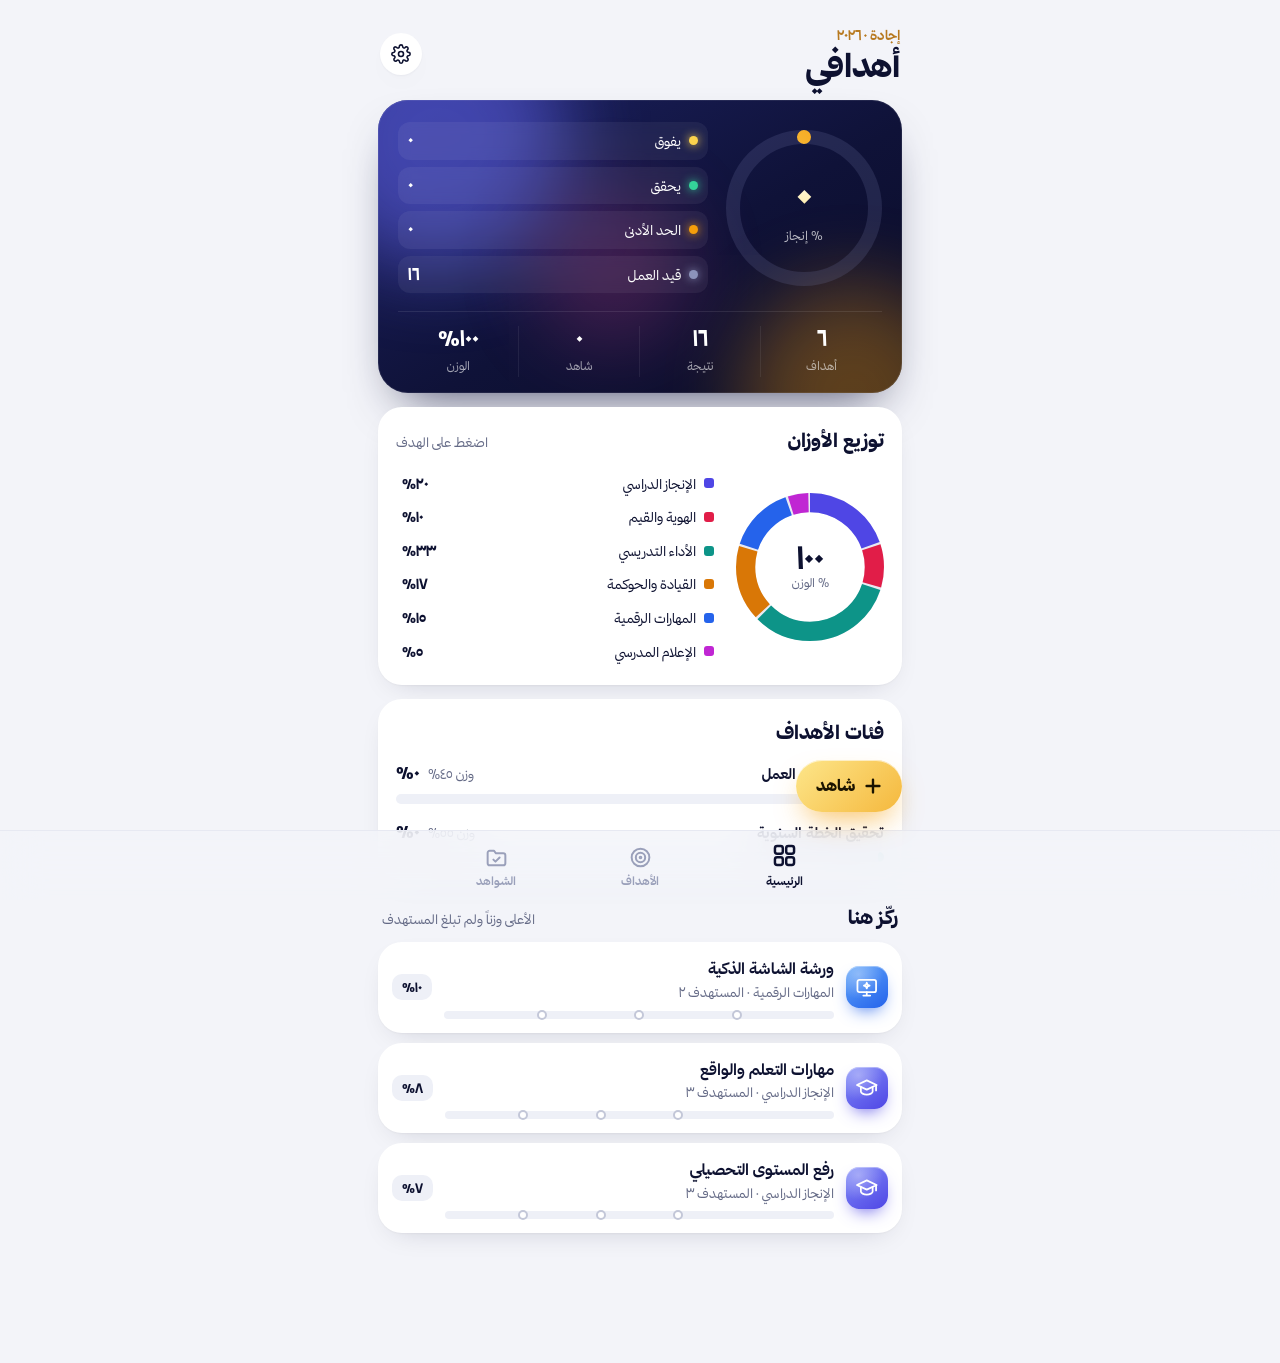
==== ejada/index.html @ 53965054 "تطبيق جديد «أهدافي» لمتابعة أهداف إجادة Co-Authored-By: Claude Opus 5.5 <noreply@anthropic.com> Clau" ====
<!doctype html>
<html lang="ar" dir="rtl">
<head>
<meta charset="utf-8">
<meta name="viewport" content="width=device-width, initial-scale=1, viewport-fit=cover, user-scalable=no">
<title>أهدافي</title>
<meta name="theme-color" content="#F3F4F9" media="(prefers-color-scheme: light)">
<meta name="theme-color" content="#090B18" media="(prefers-color-scheme: dark)">
<meta name="apple-mobile-web-app-capable" content="yes">
<meta name="mobile-web-app-capable" content="yes">
<meta name="apple-mobile-web-app-title" content="أهدافي">
<meta name="apple-mobile-web-app-status-bar-style" content="default">
<link rel="manifest" href="manifest.webmanifest">
<link rel="apple-touch-icon" href="icon-180.png">
<link rel="icon" href="icon-512.png">
<link rel="stylesheet" href="app.css?v=1">
</head>
<body>
<div id="splash" aria-hidden="true">
  <i class="aur a1"></i><i class="aur a2"></i>
  <img src="icon-512.png" alt="" class="sp-ic">
  <div class="sp-t">أهدافي</div><div class="sp-s">أهدافك في إجادة · بوضوح</div>
</div>
<main id="view"></main>
<button id="fab" class="fab" data-act="fab" aria-label="إضافة شاهد"><svg viewBox="0 0 24 24"><path d="M12 5v14M5 12h14"/></svg><span>شاهد</span></button>
<nav class="tabs" id="tabs">
  <button data-tab="home" class="on"><svg viewBox="0 0 24 24"><rect x="3.5" y="3.5" width="7" height="7" rx="2"/><rect x="13.5" y="3.5" width="7" height="7" rx="2"/><rect x="3.5" y="13.5" width="7" height="7" rx="2"/><rect x="13.5" y="13.5" width="7" height="7" rx="2"/></svg><span>الرئيسية</span></button>
  <button data-tab="goals"><svg viewBox="0 0 24 24"><circle cx="12" cy="12" r="8.5"/><circle cx="12" cy="12" r="4.5"/><circle cx="12" cy="12" r=".8"/></svg><span>الأهداف</span></button>
  <button data-tab="evidence"><svg viewBox="0 0 24 24"><path d="M3.5 7.5a2 2 0 0 1 2-2h4l2 2.5h7a2 2 0 0 1 2 2v7.5a2 2 0 0 1-2 2h-13a2 2 0 0 1-2-2z"/><path d="m9 14 2 2 4-4"/></svg><span>الشواهد</span></button>
</nav>
<div id="sheet" class="sheet" hidden><div class="sheet-bg" data-act="closeSheet"></div><div class="sheet-card" id="sheetBody"></div></div>
<div id="toast" class="toast"></div>
<script>setTimeout(function(){var s=document.getElementById('splash');if(s)s.parentNode.removeChild(s);},2600);</script>
<script src="content.js?v=1"></script>
<script src="app.js?v=1"></script>
</body>
</html>
---- ejada/app.css ----
/* أهدافي — التصميم */
@font-face { font-family: "Thmanyah"; src: url("fonts/thmanyah-regular.otf") format("opentype"); font-weight: 400; font-display: block; }
@font-face { font-family: "Thmanyah"; src: url("fonts/thmanyah-bold.otf") format("opentype"); font-weight: 700; font-display: block; }
@font-face { font-family: "Thmanyah"; src: url("fonts/thmanyah-black.otf") format("opentype"); font-weight: 900; font-display: block; }
:root {
  --bg: #F3F4F9; --card: #FFFFFF; --ink: #0D1130; --ink-2: #646A86; --ink-3: #C3C7D8; --line: #E7E9F2; --soft: #EEF0F7;
  --night: #0F1238; --gold: #F5B83D; --gold-2: #FDE68A;
  --l0: #A3A9C2; --l1: #F59E0B; --l2: #10B981; --l3: #EAB308;
  --shadow: 0 1px 2px rgba(13, 17, 48, .04), 0 10px 30px -16px rgba(13, 17, 48, .22);
  --spring: cubic-bezier(.22, 1.25, .36, 1); --out: cubic-bezier(.2, .8, .2, 1);
}
:root[data-theme="dark"] {
  --bg: #090B18; --card: #141729; --ink: #EEF0FA; --ink-2: #9399B5; --ink-3: #363B57; --line: #22263D; --soft: #1B1F35;
  --l0: #4B5175; --shadow: none;
}
* { box-sizing: border-box; -webkit-tap-highlight-color: transparent; }
[hidden] { display: none !important; }
html, body { margin: 0; background: var(--bg); color: var(--ink); }
body { font-family: "Thmanyah", -apple-system, system-ui, sans-serif; font-size: 16px; line-height: 1.6; -webkit-font-smoothing: antialiased; -webkit-user-select: none; user-select: none; overscroll-behavior-y: none; }
button, input, textarea { font: inherit; color: inherit; }
button { cursor: pointer; border: 0; background: none; padding: 0; text-align: inherit; }
svg:not(.art) { display: block; fill: none; stroke: currentColor; stroke-width: 1.9; stroke-linecap: round; stroke-linejoin: round; }
svg.art { display: block; }
h1, h2, h3 { margin: 0; font-weight: 900; } b { font-weight: 700; } .grow { flex: 1; min-width: 0; }
.sub { font-size: 13px; color: var(--ink-2); font-weight: 400; }
#view { max-width: 560px; margin: 0 auto; padding: calc(10px + env(safe-area-inset-top)) 18px calc(120px + env(safe-area-inset-bottom)); }
#view.enter > * { animation: fadeUp .6s var(--out) both; animation-delay: calc(var(--i, 0) * 60ms); }
#view.quiet * { animation: none !important; }
@keyframes fadeUp { from { opacity: 0; transform: translateY(16px); } }
@keyframes pop { from { transform: scale(.4); opacity: 0; } }

/* شاشة البداية */
#splash { position: fixed; inset: 0; z-index: 100; display: flex; flex-direction: column; align-items: center; justify-content: center; gap: 10px; overflow: hidden;
  background: radial-gradient(circle at 50% 35%, #232A6E, #090B22 72%); color: #fff; animation: spOut .6s ease 1.9s forwards; }
.sp-ic { width: 124px; height: 124px; border-radius: 30px; box-shadow: 0 24px 50px rgba(0,0,0,.5), 0 0 0 1px rgba(255,255,255,.08); animation: pop .9s var(--spring) both; position: relative; }
.sp-t { font-size: 36px; font-weight: 900; animation: fadeUp .6s var(--out) .35s both; position: relative; }
.sp-s { font-size: 14.5px; color: var(--gold-2); animation: fadeUp .6s var(--out) .5s both; position: relative; }
@keyframes spOut { to { opacity: 0; visibility: hidden; transform: scale(1.08); } }

/* أضواء متحركة */
.aur { position: absolute; border-radius: 50%; filter: blur(40px); opacity: .55; pointer-events: none; }
.aur.a1 { width: 260px; height: 260px; background: #6366F1; top: -90px; inset-inline-end: -70px; animation: drift 9s ease-in-out infinite alternate; }
.aur.a2 { width: 220px; height: 220px; background: #F59E0B; bottom: -110px; inset-inline-start: -60px; opacity: .35; animation: drift 11s ease-in-out infinite alternate-reverse; }
.aur.a3 { width: 160px; height: 160px; background: #EC4899; top: 30%; inset-inline-start: 40%; opacity: .22; animation: drift 13s ease-in-out infinite alternate; }
@keyframes drift { to { transform: translate(40px, 30px) scale(1.15); } }

/* الرأس */
.hd { display: flex; align-items: center; gap: 10px; padding: 14px 2px 16px; }
.hd h1 { font-size: 32px; line-height: 1.2; letter-spacing: -.2px; }
.eyebrow { font-size: 13.5px; color: #B7791F; font-weight: 700; }
:root[data-theme="dark"] .eyebrow { color: var(--gold); }
.icon-b { width: 42px; height: 42px; border-radius: 50%; background: var(--card); box-shadow: var(--shadow); display: grid; place-items: center; transition: transform .2s; }
.icon-b:active { transform: scale(.9); } .icon-b svg { width: 20px; height: 20px; }
.topbar { padding-top: 8px; } .backb { display: flex; align-items: center; gap: 2px; color: var(--ink-2); font-weight: 700; padding: 6px 0; } .backb svg { width: 20px; height: 20px; }
.cnt { min-width: 44px; height: 44px; padding: 0 12px; border-radius: 22px; background: var(--night); color: var(--gold-2); font-weight: 900; font-size: 20px; display: grid; place-items: center; }

.card { background: var(--card); border-radius: 24px; box-shadow: var(--shadow); padding: 18px; margin-bottom: 14px; display: block; width: 100%; }
.sec-h { display: flex; align-items: baseline; gap: 8px; justify-content: space-between; margin-bottom: 12px; }
.sec-h h2 { font-size: 19px; } .sec-h.out { margin: 22px 4px 10px; }

/* البطاقة الرئيسية */
.hero { position: relative; overflow: hidden; border-radius: 30px; padding: 22px 20px 16px; margin-bottom: 14px; color: #fff;
  background: linear-gradient(150deg, #1C2161 0%, #0F1238 55%, #0A0C26 100%); box-shadow: 0 24px 50px -24px rgba(15, 18, 56, .8); isolation: isolate; }
.hero::after { content: ""; position: absolute; inset: 0; border-radius: inherit; border: 1px solid rgba(255,255,255,.08); pointer-events: none; }
.hero-top { display: flex; align-items: center; gap: 18px; position: relative; }
.hero-ring { position: relative; flex: none; }
.ring-bg { fill: none; stroke: rgba(127, 135, 180, .18); }
.ring-fg { fill: none; animation: draw 1.4s var(--out) .15s both; }
@keyframes draw { from { stroke-dasharray: 0 var(--C); } }
.ring-in { position: absolute; inset: 0; display: flex; flex-direction: column; align-items: center; justify-content: center; }
.ring-in .big { font-size: 50px; font-weight: 900; line-height: 1; background: linear-gradient(180deg, #fff, #FDE68A); -webkit-background-clip: text; background-clip: text; color: transparent; }
.ring-in span { font-size: 12.5px; color: rgba(255,255,255,.7); margin-top: 4px; }
.hero-st { flex: 1; display: grid; gap: 7px; }
.st { display: flex; align-items: center; gap: 8px; font-size: 13.5px; padding: 6px 10px; border-radius: 12px; background: rgba(255,255,255,.06); backdrop-filter: blur(6px); }
.st i { width: 9px; height: 9px; border-radius: 50%; background: var(--k); box-shadow: 0 0 10px var(--k); }
.st b { font-weight: 900; font-size: 16px; } .st.l0 { --k: #8C93BA; } .st.l1 { --k: var(--l1); } .st.l2 { --k: #34D399; } .st.l3 { --k: #FCD34D; }
.hero-ft { position: relative; display: grid; grid-template-columns: repeat(4, 1fr); margin-top: 18px; padding-top: 14px; border-top: 1px solid rgba(255,255,255,.09); text-align: center; }
.hero-ft b { display: block; font-size: 21px; font-weight: 900; line-height: 1.2; } .hero-ft span { font-size: 12px; color: rgba(255,255,255,.6); }
.hero-ft div + div { border-inline-start: 1px solid rgba(255,255,255,.07); }

/* توزيع الأوزان */
.wd { display: flex; align-items: center; gap: 16px; }
.donut-w { position: relative; width: 148px; flex: none; }
.donut { width: 148px; height: 148px; overflow: visible; }
.seg { fill: none; cursor: pointer; animation: draw 1s var(--out) both; transition: stroke-width .2s; }
.seg:hover { stroke-width: 30; }
.donut-in { position: absolute; inset: 0; display: flex; flex-direction: column; align-items: center; justify-content: center; }
.donut-in b { font-size: 30px; font-weight: 900; line-height: 1; } .donut-in span { font-size: 12px; color: var(--ink-2); }
.legend { flex: 1; display: grid; gap: 2px; }
.lg { display: flex; align-items: center; gap: 8px; padding: 5px 6px; border-radius: 10px; font-size: 13.5px; }
.lg:active { background: var(--soft); } .lg i { width: 10px; height: 10px; border-radius: 3px; flex: none; } .lg b { font-weight: 900; }
.cat + .cat { margin-top: 14px; }
.cat-h { display: flex; align-items: baseline; gap: 8px; font-size: 14.5px; font-weight: 700; margin-bottom: 7px; } .cat-h b { font-weight: 900; font-size: 17px; }
.bar { height: 10px; border-radius: 6px; background: var(--soft); overflow: hidden; }
.bar i { display: block; height: 100%; border-radius: 6px; min-width: 6px; animation: grow 1.1s var(--out) .2s both; transform-origin: right; }
.bar i.dev { background: linear-gradient(90deg, #818CF8, #4F46E5); } .bar i.plan { background: linear-gradient(90deg, #2DD4BF, #0D9488); }
@keyframes grow { from { transform: scaleX(0); } }

/* أيقونة الهدف */
.tile { --s: 50px; width: var(--s); height: var(--s); border-radius: calc(var(--s) * .32); flex: none; display: grid; place-items: center; color: #fff; position: relative;
  background: linear-gradient(145deg, var(--c2), var(--c)); box-shadow: 0 8px 18px -8px var(--c), inset 0 1px 0 rgba(255,255,255,.35); }
.tile::before { content: ""; position: absolute; inset: 0; border-radius: inherit; background: radial-gradient(circle at 30% 20%, rgba(255,255,255,.35), transparent 55%); }
.tile svg { width: 56%; height: 56%; stroke-width: 1.8; position: relative; }
.tile.lg { --s: 62px; } .tile.sm { --s: 42px; } .tile.xs { --s: 30px; }

/* ركّز هنا */
.fc { display: flex; align-items: center; gap: 12px; padding: 14px; margin-bottom: 10px; }
.fc b { font-size: 15.5px; } .fc .track { margin-top: 8px; }
.wbadge { font-size: 12.5px; font-weight: 900; padding: 3px 10px; border-radius: 10px; background: var(--soft); color: var(--ink); white-space: nowrap; }
.done-c { text-align: center; display: grid; gap: 4px; padding: 26px; } .trophy { font-size: 44px; animation: pop .8s var(--spring) both; }

/* مسار المستويات */
.track { --c: #4F46E5; position: relative; }
.tr-bar { position: relative; height: 8px; border-radius: 5px; background: var(--soft); }
.track.big .tr-bar { height: 12px; border-radius: 7px; }
.tr-fill { position: absolute; inset-block: 0; inset-inline-start: 0; border-radius: inherit; background: linear-gradient(270deg, var(--c), color-mix(in srgb, var(--c) 55%, #fff)); transition: width .5s var(--spring); }
.tick { position: absolute; top: 50%; width: 14px; height: 14px; margin-inline-start: -7px; transform: translateY(-50%); border-radius: 50%; background: var(--card); border: 2.5px solid var(--ink-3); transition: .3s var(--spring); }
.track:not(.big) .tick { width: 10px; height: 10px; margin-inline-start: -5px; border-width: 2px; }
.tick.on { border-color: var(--c); background: var(--c); box-shadow: 0 0 0 3px color-mix(in srgb, var(--c) 22%, transparent); }
.tick.t2.on { background: var(--l3); border-color: var(--l3); box-shadow: 0 0 0 3px rgba(234, 179, 8, .25), 0 0 12px rgba(234, 179, 8, .6); }
.tr-lab { position: relative; height: 38px; margin-top: 6px; }
.tr-lab span { position: absolute; transform: translateX(50%); font-size: 11.5px; color: var(--ink-2); text-align: center; line-height: 1.25; white-space: nowrap; }
.tr-lab em { display: block; font-style: normal; font-weight: 900; font-size: 14px; color: var(--ink); }

/* بطاقات الأهداف */
.gc { padding: 18px; position: relative; overflow: hidden; transition: transform .2s var(--out); }
.gc:active, .fc:active, .rc:active, .evi:active { transform: scale(.98); }
.gc::before { content: ""; position: absolute; top: -60px; inset-inline-end: -60px; width: 160px; height: 160px; border-radius: 50%; background: var(--c); opacity: .07; }
.gc-top { display: flex; align-items: center; gap: 12px; position: relative; }
.gc-cat { font-size: 12px; color: var(--c); font-weight: 700; } .gc h3 { font-size: 20px; line-height: 1.3; }
.gc-w { text-align: center; line-height: 1; } .gc-w b { font-size: 30px; font-weight: 900; color: var(--c); } .gc-w span { font-size: 14px; color: var(--c); font-weight: 900; }
.gc-t { margin: 10px 0 14px; font-size: 14px; color: var(--ink-2); display: -webkit-box; -webkit-line-clamp: 2; -webkit-box-orient: vertical; overflow: hidden; }
.gc-segs { display: flex; gap: 4px; height: 8px; }
.gc-segs i { border-radius: 4px; background: var(--soft); position: relative; overflow: hidden; }
.gc-segs i.l1 { background: var(--l1); } .gc-segs i.l2 { background: var(--l2); } .gc-segs i.l3 { background: linear-gradient(90deg, #FDE047, #EAB308); }
.gc-ft { display: flex; gap: 14px; align-items: center; margin-top: 10px; font-size: 13px; color: var(--ink-2); }
.gc-ft b { margin-inline-start: auto; font-weight: 900; font-size: 16px; color: var(--ink); }

/* صفحة الهدف */
.gh { position: relative; overflow: hidden; border-radius: 30px; padding: 20px; margin: 6px 0 4px; color: #fff; isolation: isolate;
  background: linear-gradient(150deg, var(--c2) -20%, var(--c) 45%, color-mix(in srgb, var(--c) 60%, #000) 120%); box-shadow: 0 22px 44px -22px var(--c); }
.gh-wm { position: absolute; inset-inline-start: -30px; bottom: -40px; width: 200px; height: 200px; opacity: .12; z-index: -1; animation: spin 40s linear infinite; }
.gh-wm svg { width: 100%; height: 100%; stroke-width: 1.2; }
@keyframes spin { to { transform: rotate(360deg); } }
.gh-top { display: flex; align-items: center; gap: 12px; }
.gh .tile { background: rgba(255,255,255,.18); box-shadow: inset 0 1px 0 rgba(255,255,255,.4); backdrop-filter: blur(8px); }
.gh-n { font-size: 12.5px; opacity: .8; } .gh h1 { font-size: 27px; line-height: 1.2; }
.gh-ring { position: relative; } .gh-ring .ring-bg { stroke: rgba(255,255,255,.22); }
.gh-ring b { position: absolute; inset: 0; display: grid; place-items: center; font-weight: 900; font-size: 15px; }
.gh p { margin: 14px 0; font-size: 15px; line-height: 1.75; opacity: .95; }
.chips { display: flex; flex-wrap: wrap; gap: 6px; } .chips span { font-size: 12.5px; padding: 4px 11px; border-radius: 20px; background: rgba(255,255,255,.17); font-weight: 700; }

/* بطاقة النتيجة */
.rc { padding: 16px 16px 14px; cursor: pointer; transition: transform .2s var(--out); }
.rc-top { display: flex; align-items: center; gap: 8px; }
.num { width: 26px; height: 26px; border-radius: 8px; background: var(--ink); color: var(--card); font-weight: 900; font-size: 13.5px; display: grid; place-items: center; }
.rc-t { margin: 10px 0 14px; font-size: 15.5px; font-weight: 700; line-height: 1.7; }
.rc-bot { display: flex; align-items: center; gap: 10px; margin-top: 4px; }
.evc { display: flex; align-items: center; gap: 4px; font-size: 13px; color: var(--ink-2); } .evc svg { width: 16px; height: 16px; }
.lv { display: inline-flex; align-items: center; gap: 4px; font-size: 12px; font-weight: 700; padding: 3px 10px; border-radius: 20px; white-space: nowrap; }
.lv svg { width: 13px; height: 13px; fill: currentColor; stroke: none; }
.lv.l0 { background: var(--soft); color: var(--ink-2); } .lv.l1 { background: #FEF3C7; color: #B45309; } .lv.l2 { background: #D1FAE5; color: #047857; }
.lv.l3 { background: linear-gradient(90deg, #FEF08A, #FDE68A); color: #854D0E; box-shadow: 0 2px 10px -2px rgba(234, 179, 8, .6); }
:root[data-theme="dark"] .lv.l1 { background: #3A2A0B; color: #FCD34D; } :root[data-theme="dark"] .lv.l2 { background: #0B3326; color: #6EE7B7; }
.stp { display: flex; align-items: center; gap: 2px; background: var(--soft); border-radius: 14px; padding: 3px; }
.stp button { width: 36px; height: 34px; border-radius: 11px; font-size: 22px; font-weight: 700; line-height: 1; display: grid; place-items: center; transition: transform .15s; }
.stp button:last-child { background: var(--ink); color: var(--card); } .stp button:active { transform: scale(.85); }
.stp b { min-width: 46px; text-align: center; font-weight: 900; font-size: 18px; }
.stp.big { padding: 5px; border-radius: 18px; } .stp.big button { width: 52px; height: 48px; border-radius: 14px; font-size: 28px; } .stp.big b { min-width: 86px; font-size: 32px; }

/* الشواهد */
.fchips { display: flex; gap: 8px; overflow-x: auto; margin: 0 -18px 14px; padding: 2px 18px 4px; scrollbar-width: none; } .fchips::-webkit-scrollbar { display: none; }
.fchips button { flex: none; display: flex; align-items: center; gap: 6px; padding: 8px 14px; border-radius: 20px; background: var(--card); box-shadow: var(--shadow); font-size: 13.5px; font-weight: 700; transition: .2s; }
.fchips button i { width: 8px; height: 8px; border-radius: 50%; background: var(--c); }
.fchips button.on { background: var(--ink); color: var(--card); }
.mh { font-size: 13px; font-weight: 900; color: var(--ink-2); margin: 16px 6px 8px; }
.evi { display: flex; gap: 14px; align-items: center; padding: 14px; margin-bottom: 8px; position: relative; overflow: hidden; }
.evi::after { content: ""; position: absolute; inset-block: 14px; inset-inline-start: 0; width: 4px; border-radius: 0 4px 4px 0; background: var(--c); }
.evd { width: 50px; text-align: center; flex: none; line-height: 1.1; } .evd b { display: block; font-size: 26px; font-weight: 900; color: var(--c); } .evd span { font-size: 11.5px; color: var(--ink-2); }
.evr { font-size: 12px; color: var(--ink-2); font-weight: 700; } .evt { font-size: 15px; font-weight: 700; margin-top: 2px; }
.empty { text-align: center; display: grid; justify-items: center; gap: 8px; padding: 40px 20px; }
.empty-art { width: 96px; height: 96px; border-radius: 30px; background: linear-gradient(145deg, #818CF8, #4F46E5); color: #fff; display: grid; place-items: center; box-shadow: 0 18px 36px -16px #4F46E5; animation: float 3s ease-in-out infinite; }
.empty-art svg { width: 50px; height: 50px; } @keyframes float { 50% { transform: translateY(-8px) rotate(-3deg); } }
.empty b { font-size: 19px; font-weight: 900; } .empty .sub { max-width: 300px; font-size: 14px; }

.btn { background: var(--night); color: #fff; padding: 13px 26px; border-radius: 16px; font-weight: 700; margin-top: 8px; box-shadow: 0 10px 22px -12px var(--night); transition: transform .15s; }
:root[data-theme="dark"] .btn { background: var(--gold); color: #1A1300; }
.btn:active { transform: scale(.96); } .btn.sm { padding: 10px 18px; margin: 0; border-radius: 13px; }

/* الزر العائم */
.fab { position: fixed; z-index: 20; inset-inline-start: max(18px, calc(50% - 262px)); bottom: calc(88px + env(safe-area-inset-bottom)); display: flex; align-items: center; gap: 6px;
  height: 52px; padding: 0 18px 0 20px; border-radius: 26px; color: #1A1300; font-weight: 900; font-size: 16px;
  background: linear-gradient(135deg, #FDE68A, #F5B83D); box-shadow: 0 14px 30px -10px rgba(245, 158, 11, .7), inset 0 1px 0 rgba(255,255,255,.6); animation: pop .6s var(--spring) .3s both; }
.fab svg { width: 22px; height: 22px; stroke-width: 2.6; } .fab:active { transform: scale(.93); }

/* الشريط السفلي */
.tabs { position: fixed; z-index: 15; bottom: 0; inset-inline: 0; display: flex; justify-content: center; gap: 4px; padding: 8px 12px calc(8px + env(safe-area-inset-bottom));
  background: color-mix(in srgb, var(--bg) 80%, transparent); backdrop-filter: blur(20px) saturate(1.6); -webkit-backdrop-filter: blur(20px) saturate(1.6); border-top: 1px solid var(--line); }
.tabs button { flex: 1; max-width: 140px; display: flex; flex-direction: column; align-items: center; gap: 2px; padding: 6px 0 2px; color: var(--ink-3); font-size: 11.5px; font-weight: 700; transition: color .2s; }
:root[data-theme="light"] .tabs button { color: #9AA0BA; }
.tabs button svg { width: 25px; height: 25px; transition: transform .3s var(--spring); }
.tabs button.on { color: var(--ink) !important; } .tabs button.on svg { transform: translateY(-2px) scale(1.08); stroke-width: 2.2; }

/* النافذة السفلية */
.sheet { position: fixed; inset: 0; z-index: 50; }
.sheet-bg { position: absolute; inset: 0; background: rgba(5, 7, 20, .5); opacity: 0; transition: opacity .28s; backdrop-filter: blur(3px); }
.sheet-card { position: absolute; bottom: 0; inset-inline: 0; max-width: 560px; margin: 0 auto; max-height: 90vh; overflow-y: auto; background: var(--card);
  border-radius: 28px 28px 0 0; padding: 8px 20px calc(24px + env(safe-area-inset-bottom)); transform: translateY(100%); transition: transform .38s var(--out); -webkit-user-select: text; user-select: text; }
.sheet.on .sheet-bg { opacity: 1; } .sheet.on .sheet-card { transform: none; }
.grab { width: 40px; height: 5px; border-radius: 3px; background: var(--ink-3); margin: 4px auto 14px; }
.sh-h { display: flex; align-items: center; gap: 12px; } .sh-h b { font-size: 18px; font-weight: 900; } .sh-h b.h { font-size: 22px; }
.x { width: 34px; height: 34px; border-radius: 50%; background: var(--soft); color: var(--ink-2); font-size: 14px; display: grid; place-items: center; flex: none; }
.x.sm { width: 28px; height: 28px; font-size: 12px; }
.sh-t { font-size: 15px; line-height: 1.8; color: var(--ink-2); margin: 12px 0 16px; }
.lvls { display: grid; grid-template-columns: repeat(3, 1fr); gap: 8px; }
.lvb { border-radius: 16px; padding: 10px; text-align: center; background: var(--soft); transition: .3s var(--spring); border: 2px solid transparent; }
.lvb span { display: block; font-size: 12px; color: var(--ink-2); } .lvb b { font-size: 24px; font-weight: 900; }
.lvb.k1.on { border-color: var(--l1); background: color-mix(in srgb, var(--l1) 14%, var(--card)); }
.lvb.k2.on { border-color: var(--l2); background: color-mix(in srgb, var(--l2) 14%, var(--card)); }
.lvb.k3.on { border-color: var(--l3); background: color-mix(in srgb, var(--l3) 18%, var(--card)); transform: scale(1.04); }
.sh-stp { display: grid; justify-items: center; gap: 10px; margin: 18px 0 6px; padding: 16px; border-radius: 20px; background: linear-gradient(180deg, var(--soft), transparent); }
.sh-sec { margin-top: 20px; } .sh-sec h3 { font-size: 16.5px; margin-bottom: 10px; display: flex; gap: 6px; align-items: baseline; }
textarea, .form input, input[type=date] { width: 100%; border: 1.5px solid var(--line); background: var(--bg); border-radius: 14px; padding: 11px 13px; outline: none; font-size: 16px; resize: none; transition: border-color .2s; }
textarea:focus, .form input:focus { border-color: #6366F1; }
.ideas { display: flex; flex-wrap: wrap; gap: 6px; margin: 10px 0; }
.ideas button { font-size: 12.5px; padding: 6px 11px; border-radius: 12px; background: var(--soft); color: var(--ink-2); border: 1px dashed var(--ink-3); }
.ideas button::before { content: "+ "; font-weight: 900; }
.ev-row { display: flex; align-items: center; gap: 8px; flex-wrap: wrap; } .ev-row input[type=date] { width: auto; flex: 1; min-width: 130px; padding: 8px 10px; }
.chk { display: flex; align-items: center; gap: 6px; font-size: 13px; color: var(--ink-2); } .chk input { width: 18px; height: 18px; accent-color: #4F46E5; }
.evl { display: flex; gap: 10px; align-items: flex-start; padding: 10px 0; border-bottom: 1px solid var(--line); font-size: 14.5px; font-weight: 700; }
.evl i { width: 8px; height: 8px; border-radius: 50%; margin-top: 9px; flex: none; }
.pk-g { margin-top: 16px; } .pk-h { display: flex; align-items: center; gap: 8px; margin-bottom: 6px; } .pk-h b { font-size: 15px; font-weight: 900; }
.pk { display: flex; align-items: center; gap: 8px; width: 100%; padding: 12px 14px; border-radius: 14px; background: var(--soft); margin-bottom: 6px; font-size: 14.5px; font-weight: 700; }
.pk:active { transform: scale(.98); }
.shake { animation: shake .35s; } @keyframes shake { 25% { transform: translateX(-6px); } 75% { transform: translateX(6px); } }

/* الإعدادات */
.form { display: grid; gap: 12px; } .form label { display: grid; gap: 6px; font-size: 13.5px; font-weight: 700; color: var(--ink-2); } .form input { color: var(--ink); font-weight: 400; }
.seg { display: grid; grid-template-columns: repeat(3, 1fr); background: var(--soft); border-radius: 14px; padding: 4px; }
.seg button { padding: 9px; border-radius: 11px; text-align: center; font-weight: 700; font-size: 14px; color: var(--ink-2); transition: .2s; }
.seg button.on { background: var(--card); color: var(--ink); box-shadow: 0 2px 8px rgba(0,0,0,.08); }
.list { padding: 6px 14px; } .list button { display: flex; align-items: center; gap: 12px; width: 100%; padding: 12px 0; font-weight: 700; font-size: 15px; }
.list button + button { border-top: 1px solid var(--line); } .list small { display: block; font-weight: 400; font-size: 12.5px; color: var(--ink-2); }
.list .danger { color: #E11D48; }
.li-ic { width: 36px; height: 36px; border-radius: 11px; background: var(--c); color: #fff; display: grid; place-items: center; flex: none; } .li-ic svg { width: 20px; height: 20px; }
.about { font-size: 13px; color: var(--ink-2); line-height: 1.8; padding: 4px 8px; }

/* الاحتفال والتنبيه */
.cele { position: fixed; inset: 0; z-index: 90; pointer-events: none; display: grid; place-items: center; }
.cele i { position: absolute; width: 10px; height: 10px; border-radius: 3px; background: hsl(var(--h) 90% 60%); animation: burst 1.2s var(--out) var(--d) both; }
@keyframes burst { from { transform: translate(0, 0) scale(.3); opacity: 1; } to { transform: translate(var(--x), calc(var(--y) + 80px)) rotate(400deg) scale(1); opacity: 0; } }
.cele b { font-size: 26px; font-weight: 900; color: #fff; background: linear-gradient(135deg, #1C2161, #0F1238); padding: 14px 26px; border-radius: 20px; box-shadow: 0 20px 40px -10px rgba(0,0,0,.5);
  animation: celeB 1.6s var(--spring) both; border: 1px solid rgba(253, 230, 138, .4); }
@keyframes celeB { 0% { transform: scale(.5); opacity: 0; } 20% { transform: scale(1); opacity: 1; } 80% { opacity: 1; } 100% { opacity: 0; transform: scale(.95); } }
.toast { position: fixed; z-index: 95; left: 50%; bottom: calc(150px + env(safe-area-inset-bottom)); transform: translate(-50%, 20px); opacity: 0; pointer-events: none;
  background: var(--ink); color: var(--card); padding: 10px 20px; border-radius: 14px; font-weight: 700; font-size: 14.5px; transition: .3s var(--spring); }
.toast.on { opacity: 1; transform: translate(-50%, 0); }
@media (prefers-reduced-motion: reduce) { *, *::before, *::after { animation-duration: .01ms !important; transition-duration: .01ms !important; } }
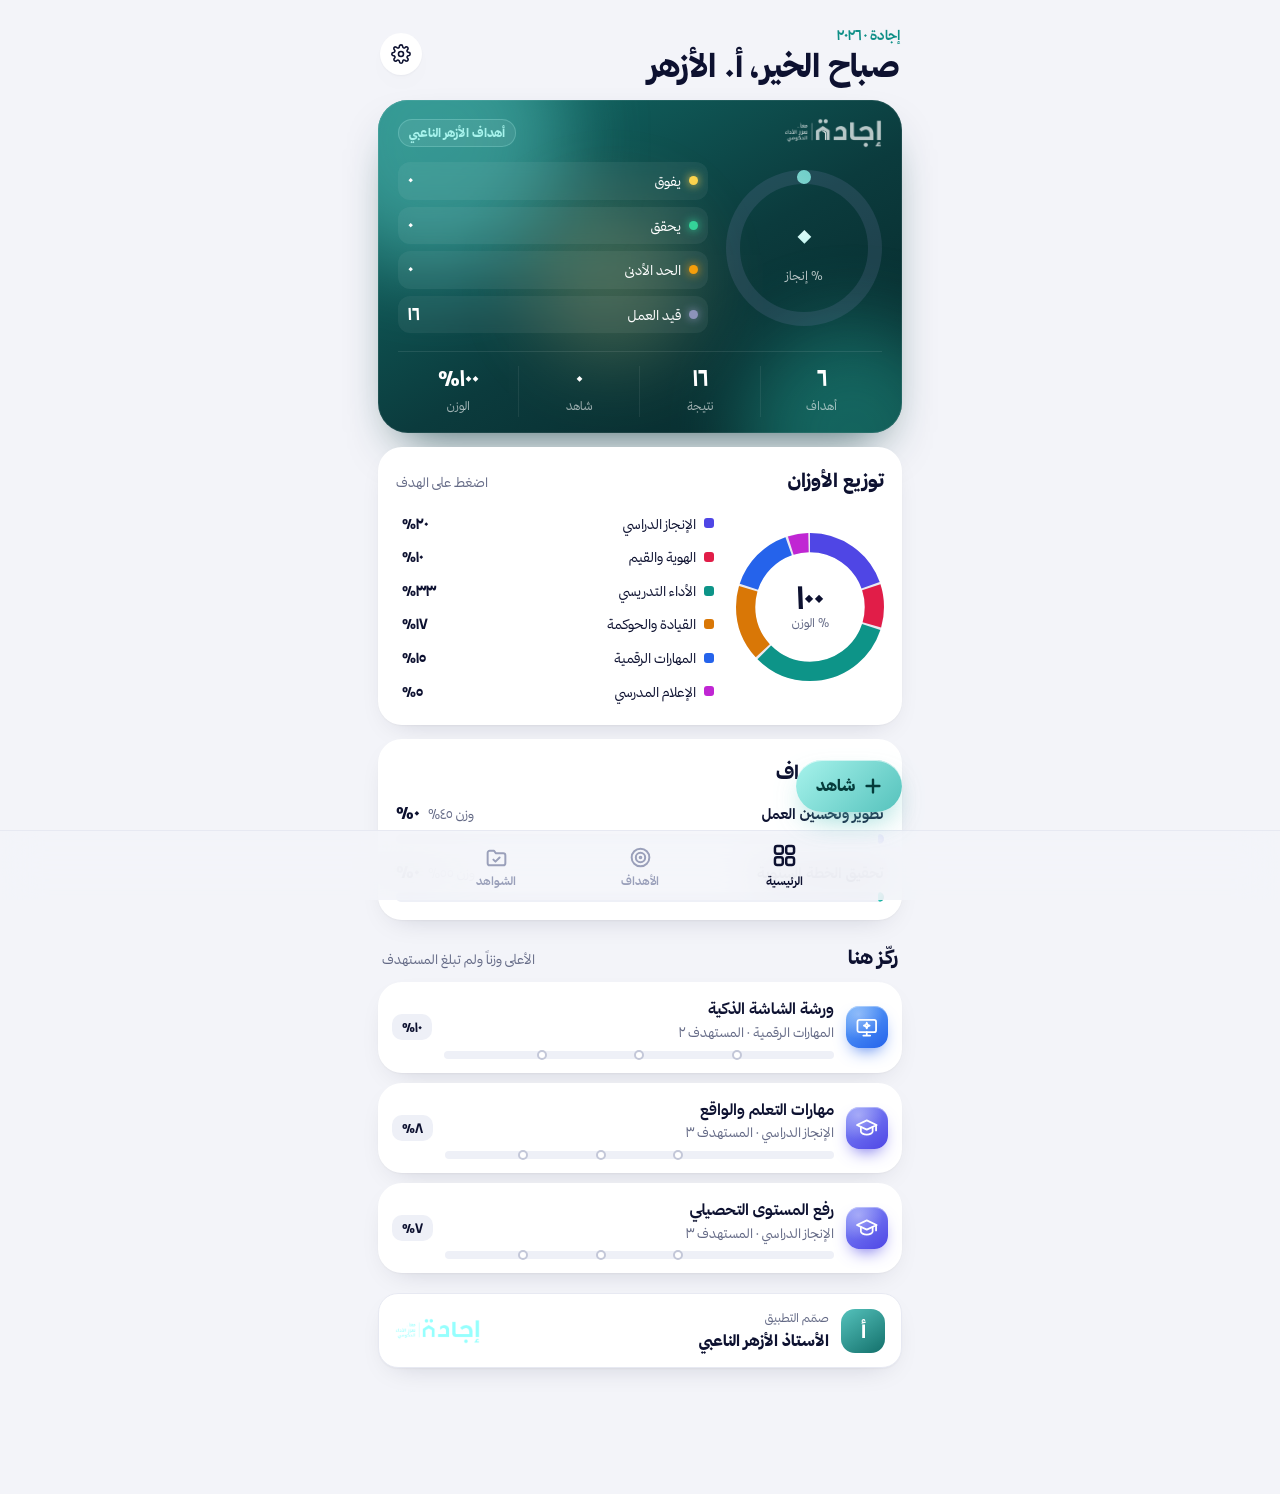
==== commit 5131eb25: "«أهدافي»: تصميم جديد بهوية إجادة، شعار المنظومة، وتوقيع الأستاذ الأزهر الناعبي Co-Authored-By: Claud" ====
--- a/ejada/index.html
+++ b/ejada/index.html
@@ -9,17 +9,19 @@
 <meta name="apple-mobile-web-app-capable" content="yes">
 <meta name="mobile-web-app-capable" content="yes">
 <meta name="apple-mobile-web-app-title" content="أهدافي">
+<meta name="author" content="الأستاذ الأزهر الناعبي">
 <meta name="apple-mobile-web-app-status-bar-style" content="default">
 <link rel="manifest" href="manifest.webmanifest">
 <link rel="apple-touch-icon" href="icon-180.png">
 <link rel="icon" href="icon-512.png">
-<link rel="stylesheet" href="app.css?v=1">
+<link rel="stylesheet" href="app.css?v=2">
 </head>
 <body>
 <div id="splash" aria-hidden="true">
   <i class="aur a1"></i><i class="aur a2"></i>
-  <img src="icon-512.png" alt="" class="sp-ic">
-  <div class="sp-t">أهدافي</div><div class="sp-s">أهدافك في إجادة · بوضوح</div>
+  <img src="ejada-logo-w.png" alt="" class="sp-logo">
+  <div class="sp-t">أهدافي</div><div class="sp-s">أهداف الأستاذ الأزهر في إجادة</div>
+  <div class="sp-by">تصميم وتطوير: <b>الأستاذ الأزهر الناعبي</b></div>
 </div>
 <main id="view"></main>
 <button id="fab" class="fab" data-act="fab" aria-label="إضافة شاهد"><svg viewBox="0 0 24 24"><path d="M12 5v14M5 12h14"/></svg><span>شاهد</span></button>
@@ -31,7 +33,7 @@
 <div id="sheet" class="sheet" hidden><div class="sheet-bg" data-act="closeSheet"></div><div class="sheet-card" id="sheetBody"></div></div>
 <div id="toast" class="toast"></div>
 <script>setTimeout(function(){var s=document.getElementById('splash');if(s)s.parentNode.removeChild(s);},2600);</script>
-<script src="content.js?v=1"></script>
-<script src="app.js?v=1"></script>
+<script src="content.js?v=2"></script>
+<script src="app.js?v=2"></script>
 </body>
 </html>
--- a/ejada/app.css
+++ b/ejada/app.css
@@ -4,7 +4,7 @@
 @font-face { font-family: "Thmanyah"; src: url("fonts/thmanyah-black.otf") format("opentype"); font-weight: 900; font-display: block; }
 :root {
   --bg: #F3F4F9; --card: #FFFFFF; --ink: #0D1130; --ink-2: #646A86; --ink-3: #C3C7D8; --line: #E7E9F2; --soft: #EEF0F7;
-  --night: #0F1238; --gold: #F5B83D; --gold-2: #FDE68A;
+  --night: #0B3B3D; --gold: #55C2BC; --gold-2: #A7F3EC; --teal: #55C2BC;
   --l0: #A3A9C2; --l1: #F59E0B; --l2: #10B981; --l3: #EAB308;
   --shadow: 0 1px 2px rgba(13, 17, 48, .04), 0 10px 30px -16px rgba(13, 17, 48, .22);
   --spring: cubic-bezier(.22, 1.25, .36, 1); --out: cubic-bezier(.2, .8, .2, 1);
@@ -31,7 +31,7 @@
 
 /* شاشة البداية */
 #splash { position: fixed; inset: 0; z-index: 100; display: flex; flex-direction: column; align-items: center; justify-content: center; gap: 10px; overflow: hidden;
-  background: radial-gradient(circle at 50% 35%, #232A6E, #090B22 72%); color: #fff; animation: spOut .6s ease 1.9s forwards; }
+  background: radial-gradient(circle at 50% 38%, #13706B, #04191A 72%); color: #fff; animation: spOut .6s ease 1.9s forwards; }
 .sp-ic { width: 124px; height: 124px; border-radius: 30px; box-shadow: 0 24px 50px rgba(0,0,0,.5), 0 0 0 1px rgba(255,255,255,.08); animation: pop .9s var(--spring) both; position: relative; }
 .sp-t { font-size: 36px; font-weight: 900; animation: fadeUp .6s var(--out) .35s both; position: relative; }
 .sp-s { font-size: 14.5px; color: var(--gold-2); animation: fadeUp .6s var(--out) .5s both; position: relative; }
@@ -39,15 +39,15 @@
 
 /* أضواء متحركة */
 .aur { position: absolute; border-radius: 50%; filter: blur(40px); opacity: .55; pointer-events: none; }
-.aur.a1 { width: 260px; height: 260px; background: #6366F1; top: -90px; inset-inline-end: -70px; animation: drift 9s ease-in-out infinite alternate; }
-.aur.a2 { width: 220px; height: 220px; background: #F59E0B; bottom: -110px; inset-inline-start: -60px; opacity: .35; animation: drift 11s ease-in-out infinite alternate-reverse; }
-.aur.a3 { width: 160px; height: 160px; background: #EC4899; top: 30%; inset-inline-start: 40%; opacity: .22; animation: drift 13s ease-in-out infinite alternate; }
+.aur.a1 { width: 260px; height: 260px; background: #55C2BC; top: -90px; inset-inline-end: -70px; animation: drift 9s ease-in-out infinite alternate; }
+.aur.a2 { width: 220px; height: 220px; background: #2DD4BF; bottom: -110px; inset-inline-start: -60px; opacity: .35; animation: drift 11s ease-in-out infinite alternate-reverse; }
+.aur.a3 { width: 160px; height: 160px; background: #FDE68A; top: 30%; inset-inline-start: 40%; opacity: .22; animation: drift 13s ease-in-out infinite alternate; }
 @keyframes drift { to { transform: translate(40px, 30px) scale(1.15); } }
 
 /* الرأس */
 .hd { display: flex; align-items: center; gap: 10px; padding: 14px 2px 16px; }
 .hd h1 { font-size: 32px; line-height: 1.2; letter-spacing: -.2px; }
-.eyebrow { font-size: 13.5px; color: #B7791F; font-weight: 700; }
+.eyebrow { font-size: 13.5px; color: #0E8F87; font-weight: 700; }
 :root[data-theme="dark"] .eyebrow { color: var(--gold); }
 .icon-b { width: 42px; height: 42px; border-radius: 50%; background: var(--card); box-shadow: var(--shadow); display: grid; place-items: center; transition: transform .2s; }
 .icon-b:active { transform: scale(.9); } .icon-b svg { width: 20px; height: 20px; }
@@ -60,7 +60,7 @@
 
 /* البطاقة الرئيسية */
 .hero { position: relative; overflow: hidden; border-radius: 30px; padding: 22px 20px 16px; margin-bottom: 14px; color: #fff;
-  background: linear-gradient(150deg, #1C2161 0%, #0F1238 55%, #0A0C26 100%); box-shadow: 0 24px 50px -24px rgba(15, 18, 56, .8); isolation: isolate; }
+  background: linear-gradient(150deg, #13706B 0%, #0B3B3D 55%, #072628 100%); box-shadow: 0 24px 50px -24px rgba(11, 59, 61, .85); isolation: isolate; }
 .hero::after { content: ""; position: absolute; inset: 0; border-radius: inherit; border: 1px solid rgba(255,255,255,.08); pointer-events: none; }
 .hero-top { display: flex; align-items: center; gap: 18px; position: relative; }
 .hero-ring { position: relative; flex: none; }
@@ -68,7 +68,7 @@
 .ring-fg { fill: none; animation: draw 1.4s var(--out) .15s both; }
 @keyframes draw { from { stroke-dasharray: 0 var(--C); } }
 .ring-in { position: absolute; inset: 0; display: flex; flex-direction: column; align-items: center; justify-content: center; }
-.ring-in .big { font-size: 50px; font-weight: 900; line-height: 1; background: linear-gradient(180deg, #fff, #FDE68A); -webkit-background-clip: text; background-clip: text; color: transparent; }
+.ring-in .big { font-size: 50px; font-weight: 900; line-height: 1; background: linear-gradient(180deg, #fff, #A7F3EC); -webkit-background-clip: text; background-clip: text; color: transparent; }
 .ring-in span { font-size: 12.5px; color: rgba(255,255,255,.7); margin-top: 4px; }
 .hero-st { flex: 1; display: grid; gap: 7px; }
 .st { display: flex; align-items: center; gap: 8px; font-size: 13.5px; padding: 6px 10px; border-radius: 12px; background: rgba(255,255,255,.06); backdrop-filter: blur(6px); }
@@ -184,13 +184,13 @@
 .empty b { font-size: 19px; font-weight: 900; } .empty .sub { max-width: 300px; font-size: 14px; }
 
 .btn { background: var(--night); color: #fff; padding: 13px 26px; border-radius: 16px; font-weight: 700; margin-top: 8px; box-shadow: 0 10px 22px -12px var(--night); transition: transform .15s; }
-:root[data-theme="dark"] .btn { background: var(--gold); color: #1A1300; }
+:root[data-theme="dark"] .btn { background: var(--gold); color: #053B3A; }
 .btn:active { transform: scale(.96); } .btn.sm { padding: 10px 18px; margin: 0; border-radius: 13px; }
 
 /* الزر العائم */
 .fab { position: fixed; z-index: 20; inset-inline-start: max(18px, calc(50% - 262px)); bottom: calc(88px + env(safe-area-inset-bottom)); display: flex; align-items: center; gap: 6px;
   height: 52px; padding: 0 18px 0 20px; border-radius: 26px; color: #1A1300; font-weight: 900; font-size: 16px;
-  background: linear-gradient(135deg, #FDE68A, #F5B83D); box-shadow: 0 14px 30px -10px rgba(245, 158, 11, .7), inset 0 1px 0 rgba(255,255,255,.6); animation: pop .6s var(--spring) .3s both; }
+  background: linear-gradient(135deg, #A7F3EC, #55C2BC); color: #053B3A; box-shadow: 0 14px 30px -10px rgba(85, 194, 188, .75), inset 0 1px 0 rgba(255,255,255,.6); animation: pop .6s var(--spring) .3s both; }
 .fab svg { width: 22px; height: 22px; stroke-width: 2.6; } .fab:active { transform: scale(.93); }
 
 /* الشريط السفلي */
@@ -221,7 +221,7 @@
 .sh-stp { display: grid; justify-items: center; gap: 10px; margin: 18px 0 6px; padding: 16px; border-radius: 20px; background: linear-gradient(180deg, var(--soft), transparent); }
 .sh-sec { margin-top: 20px; } .sh-sec h3 { font-size: 16.5px; margin-bottom: 10px; display: flex; gap: 6px; align-items: baseline; }
 textarea, .form input, input[type=date] { width: 100%; border: 1.5px solid var(--line); background: var(--bg); border-radius: 14px; padding: 11px 13px; outline: none; font-size: 16px; resize: none; transition: border-color .2s; }
-textarea:focus, .form input:focus { border-color: #6366F1; }
+textarea:focus, .form input:focus { border-color: #55C2BC; }
 .ideas { display: flex; flex-wrap: wrap; gap: 6px; margin: 10px 0; }
 .ideas button { font-size: 12.5px; padding: 6px 11px; border-radius: 12px; background: var(--soft); color: var(--ink-2); border: 1px dashed var(--ink-3); }
 .ideas button::before { content: "+ "; font-weight: 900; }
@@ -249,10 +249,24 @@
 .cele { position: fixed; inset: 0; z-index: 90; pointer-events: none; display: grid; place-items: center; }
 .cele i { position: absolute; width: 10px; height: 10px; border-radius: 3px; background: hsl(var(--h) 90% 60%); animation: burst 1.2s var(--out) var(--d) both; }
 @keyframes burst { from { transform: translate(0, 0) scale(.3); opacity: 1; } to { transform: translate(var(--x), calc(var(--y) + 80px)) rotate(400deg) scale(1); opacity: 0; } }
-.cele b { font-size: 26px; font-weight: 900; color: #fff; background: linear-gradient(135deg, #1C2161, #0F1238); padding: 14px 26px; border-radius: 20px; box-shadow: 0 20px 40px -10px rgba(0,0,0,.5);
+.cele b { font-size: 26px; font-weight: 900; color: #fff; background: linear-gradient(135deg, #13706B, #0B3B3D); padding: 14px 26px; border-radius: 20px; box-shadow: 0 20px 40px -10px rgba(0,0,0,.5);
   animation: celeB 1.6s var(--spring) both; border: 1px solid rgba(253, 230, 138, .4); }
 @keyframes celeB { 0% { transform: scale(.5); opacity: 0; } 20% { transform: scale(1); opacity: 1; } 80% { opacity: 1; } 100% { opacity: 0; transform: scale(.95); } }
 .toast { position: fixed; z-index: 95; left: 50%; bottom: calc(150px + env(safe-area-inset-bottom)); transform: translate(-50%, 20px); opacity: 0; pointer-events: none;
   background: var(--ink); color: var(--card); padding: 10px 20px; border-radius: 14px; font-weight: 700; font-size: 14.5px; transition: .3s var(--spring); }
 .toast.on { opacity: 1; transform: translate(-50%, 0); }
 @media (prefers-reduced-motion: reduce) { *, *::before, *::after { animation-duration: .01ms !important; transition-duration: .01ms !important; } }
+
+/* إجادة */
+.sp-logo { width: min(250px, 66vw); height: auto; position: relative; animation: pop .9s var(--spring) both; filter: drop-shadow(0 10px 30px rgba(0,0,0,.4)); }
+.sp-by { position: absolute; bottom: calc(34px + env(safe-area-inset-bottom)); font-size: 13px; color: rgba(255,255,255,.75); animation: fadeUp .6s var(--out) .7s both; }
+.sp-by b { color: #A7F3EC; font-weight: 900; }
+.hero-brand { position: relative; display: flex; align-items: center; justify-content: space-between; margin: -4px 0 14px; }
+.hero-brand img { height: 30px; width: auto; opacity: .96; }
+.hero-brand span { font-size: 12px; font-weight: 900; color: #A7F3EC; background: rgba(255,255,255,.08); border: 1px solid rgba(167,243,236,.25); padding: 3px 10px; border-radius: 20px; }
+.credit { display: flex; align-items: center; gap: 12px; padding: 14px 16px; margin: 20px 0 6px; border-radius: 20px; background: var(--card); box-shadow: var(--shadow); border: 1px solid var(--line); }
+.credit .av { width: 44px; height: 44px; border-radius: 14px; flex: none; display: grid; place-items: center; color: #fff; font-weight: 900; font-size: 20px; background: linear-gradient(145deg, #55C2BC, #13706B); }
+.credit small { display: block; font-size: 12px; color: var(--ink-2); } .credit b { font-size: 15.5px; font-weight: 900; }
+.credit img { height: 26px; width: auto; margin-inline-start: auto; }
+:root[data-theme="dark"] .credit img { content: url("ejada-logo-w.png"); }
+.tm-logo { display: block; height: 34px; width: auto; margin: 4px auto 10px; }
